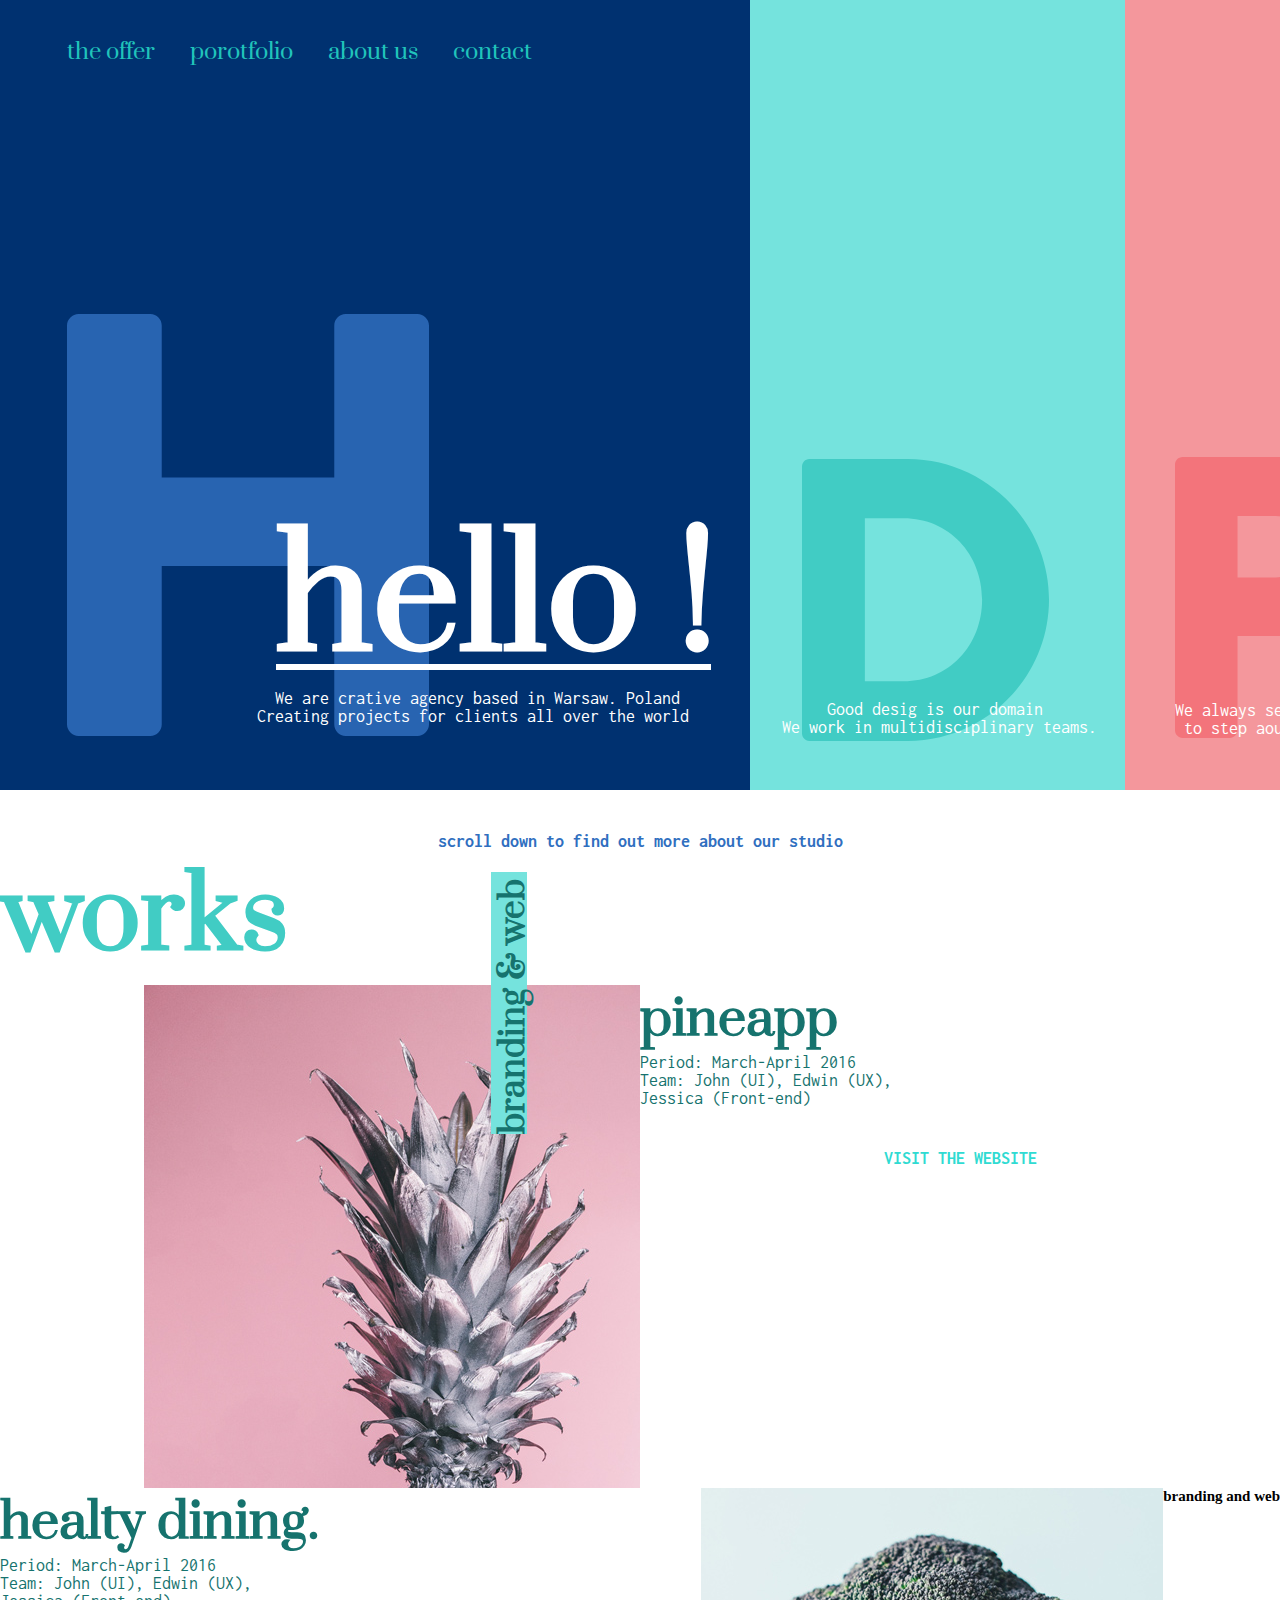
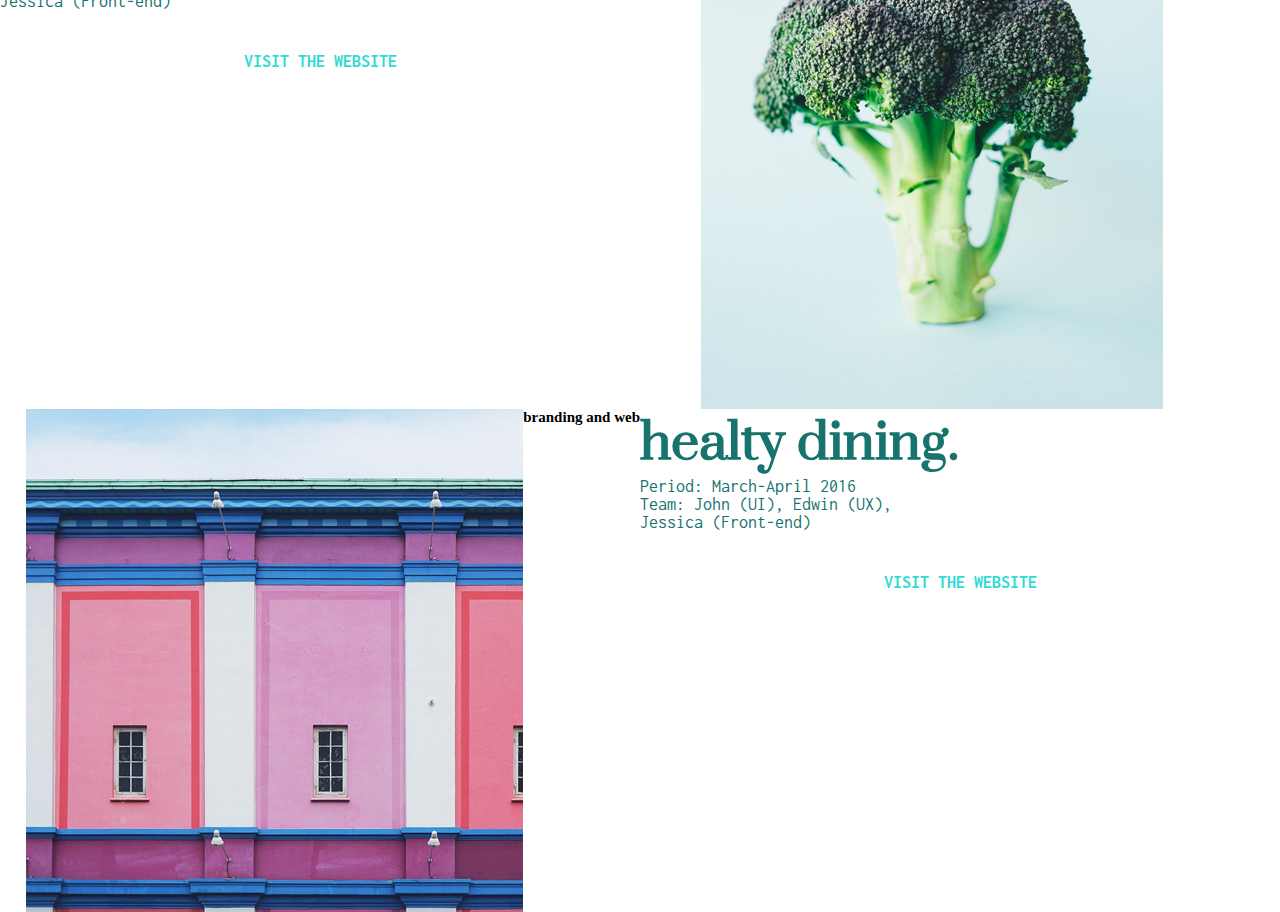
==== index.html @ 854fcd90 "commit" ====
<!DOCTYPE html>
<html lang="en">
<head>
    <meta charset="UTF-8">
    <meta name="viewport" content="width=device-width, initial-scale=1.0">
    <meta http-equiv="X-UA-Compatible" content="ie=edge">
    <title>Awwesome project</title>
    <link href="https://fonts.googleapis.com/css?family=Odibee+Sans&display=swap" rel="stylesheet">
    <link href="https://fonts.googleapis.com/css?family=Prata&display=swap" rel="stylesheet"> 
    <link href="https://fonts.googleapis.com/css?family=Inconsolata&display=swap" rel="stylesheet">

    <link rel="stylesheet" href="css/style.css">
</head>
<body>
    <div class="wrapper">
    <header class="header">
        <div class="header__leftBox">
            <nav class="nav">
                <ul class="nav__list">
                    <li class="nav__item"><a href="#">the offer</a></li>
                    <li class="nav__item"><a href="#">porotfolio</a></li>
                    <li class="nav__item"><a href="#">about us</a></li>
                    <li class="nav__item"><a href="#">contact</a></li>
                </ul>
            </nav>
            <div class="header__helloBox">
                <div class="header__element hLetter"></div>
                <h1 class="header__greeting">hello !</h1>
                <div class="line"></div>
                <p class="header__paragraf leftParagraf">&nbsp We are crative agency based in Warsaw. Poland<br>
                    Creating projects for clients all over the world</p>
            </div>
        </div>
        
        <div class="header__middleBox">
            <div class="header__element dLetter"></div>
            <p class="header__paragraf middleParagraf">&nbsp &nbsp &nbspGood desig is our domain<br>
            We work in multidisciplinary teams.</p>
        </div>

        <div class="header__rightBox">
            <div class="header__element pLetter"></div>
            <p class="header__paragraf rightParagraf">We always select varied projects,<br>
                &nbspto step aout of our comfort zone.</p>
        </div>
    </header>

    <section class="portfolio">
        <h4>scroll down to find out more about our studio</h4>
        <h2 class="portfolio__works">works</h2>
        <div class="portfolio__grid">
                
            <div class="portfolio__img first-img">
                <img src="assets/pineapp.jpg" alt="pineapp">
                <h2 class="portfolio__img-caption">branding &amp web</h2>
                
            </div>
            
            <div class="portfolio__description first-descr">
                <h2>pineapp</h2>
                <p>Period: March-April 2016<br>
                Team: John (UI), Edwin (UX),<br>
                Jessica (Front-end)</p>
                <h4 class="portfolio__visit">Visit the website</h4>
            </div>

            <div class="portfolio__description second-descr">
                <h2>healty dining.</h2>
                <p>Period: March-April 2016<br>
                Team: John (UI), Edwin (UX),<br>
                Jessica (Front-end)</p>
                <h4 class="portfolio__visit">Visit the website</h4>
            </div>

            <div class="portfolio__img second-img">
                <img src="assets/healthydining.jpg" alt="califlour">
                <h2>branding and web</h2> 
            </div>
            
            <div class="portfolio__img third-img">
                <img src="assets/smartcity.jpg" alt="califlour">
                <h2>branding and web</h2> 
            </div>
           
            <div class="portfolio__description third-descr">
                <h2>healty dining.</h2>
                <p>Period: March-April 2016<br>
                Team: John (UI), Edwin (UX),<br>
                Jessica (Front-end)</p>
                <h4 class="portfolio__visit">Visit the website</h4>
            </div>
        </div>
    </section>
</div>
</body>
</html>
---- css/style.css ----
@font-face {
    font-family: 'Brandon Grotesque Black';
    font-style: normal;
    font-weight: normal;
    src: local('Brandon Grotesque Black'), 
    url(/css/brandon-grotesque-regular-cufonfonts-webfont/brandon-grotesque-black-58a8a3e824392.woff) format('woff');

}

html {
    /*1 rem*/
    font-size: 62.5%;
}

.wrapper {
    margin: 0 auto;
    max-width: 1500px;
}

* {
    margin: 0;
    padding: 0;
    box-sizing: border-box;
}

.header {
   margin: 0 auto;
   display: flex; 
   width: 1500px;
   height: 790px;
   position: relative;
}

.header__leftBox {
    width: 50%;
    background-color: #003170;
    position: relative;
}

.nav {
width: 980px;
}

.nav__list {
    display: flex;
    width: 690px;
    margin-top: 37px;
    margin-left: 67px;
    list-style: none;
}

.nav li {
    
    font-size: 22px;
    font-family: 'Prata';
    margin-right: 35px;
    


}

.nav a {
    color: #20c4bb;
    font-family: 'Prata', serif;
    text-decoration: none;
}

.header__helloBox {
    width: 684px;
    height: 422px;
    position: absolute;
    top: 314px;
    left: 67px;
}

.hLetter {
width: 362px;
height: 422px;
background: url(../assets/h.svg) no-repeat;

}

.header__greeting {
    font-size: 154px;
    color: #fff;
    font-family: 'Prata', serif;
    position: absolute;
    top: 182px;
    left: 209px;
  
}
/*
hr {
    border: 2px solid white;
    width: 449px;
    margin-top: -40px;
    
}*/
.line {
    width: 435px;
    height: 6px;
    background-color: #fff;
    position: absolute;
    top: 350px;
    left: 209px;
  
}

.header__paragraf {
    font-family: 'Inconsolata', monospace;
    font-size: 18px;
    font-weight: 400;
    color: #fff;
    
}

.leftParagraf {
    position: absolute;
    top: 375px;
    left: 190px;
}

.header__middleBox {
    width: 25%;
    background-color: #75e3dd;
    position: relative;
}

.dLetter {
   width: 247px;
   height: 282px;
   background: url(../assets/d.svg) no-repeat; 
   position: absolute;
   top: 459px;
   left: 52px;
}

.middleParagraf {
    position: absolute;
    top: 700px;
    left: 32px;
}

.header__rightBox {
    width: 25%;
    background-color: #f4979c;
    position: relative;
}

.pLetter {
    width: 195px;
    height: 281px;
    background: url(../assets/p.svg) no-repeat;
    position: absolute;
    top: 457px;
    left: 50px;
}

.rightParagraf {
    position: absolute;
    top: 701px;
    left: 50px;
}

.portfolio__grid {
    
    display: grid;
    /*max-width: 992px;*/
    grid-template-columns: 50% 50%;
    grid-template-rows: repeat(3 auto);
   
    
}

.portfolio h4 {
    font-family: 'Inconsolata', monospace;
    font-size: 18px;
    color: #306fbf;
    text-align: center;
    margin-top: 42px;
}

.portfolio__works {
    grid-area: head;
    font-family: 'Prata';
    font-size: 100px;
    color: #41ccc4;
}

.portfolio__img {
    display: flex;
    justify-content: flex-end;
}

.first-img img {
    position: relative;
    align-self: flex-end;
   
}

.portfolio__img-caption {
    width: 262px;
    height: 36px;
    padding: 0;
    margin-left: -80px;
    transform: rotate(-90deg);
    background-color: #75e3dd;
    font-family: 'Prata';
    font-size: 33px;
    color: #16736e;

    position: absolute;
    

}

.portfolio__description h2 {
    font-family: 'Prata';
    font-size: 50px;
    color: #16736e;
}

.portfolio__description p {
    font-family: 'Inconsolata';
    font-size: 18px;
    color: #16736e;
}

.portfolio__description h4 {
    font-family: 'Inconsolata';
    font-size: 18px;
    color: #2fdbd2;
    text-transform: uppercase;
}
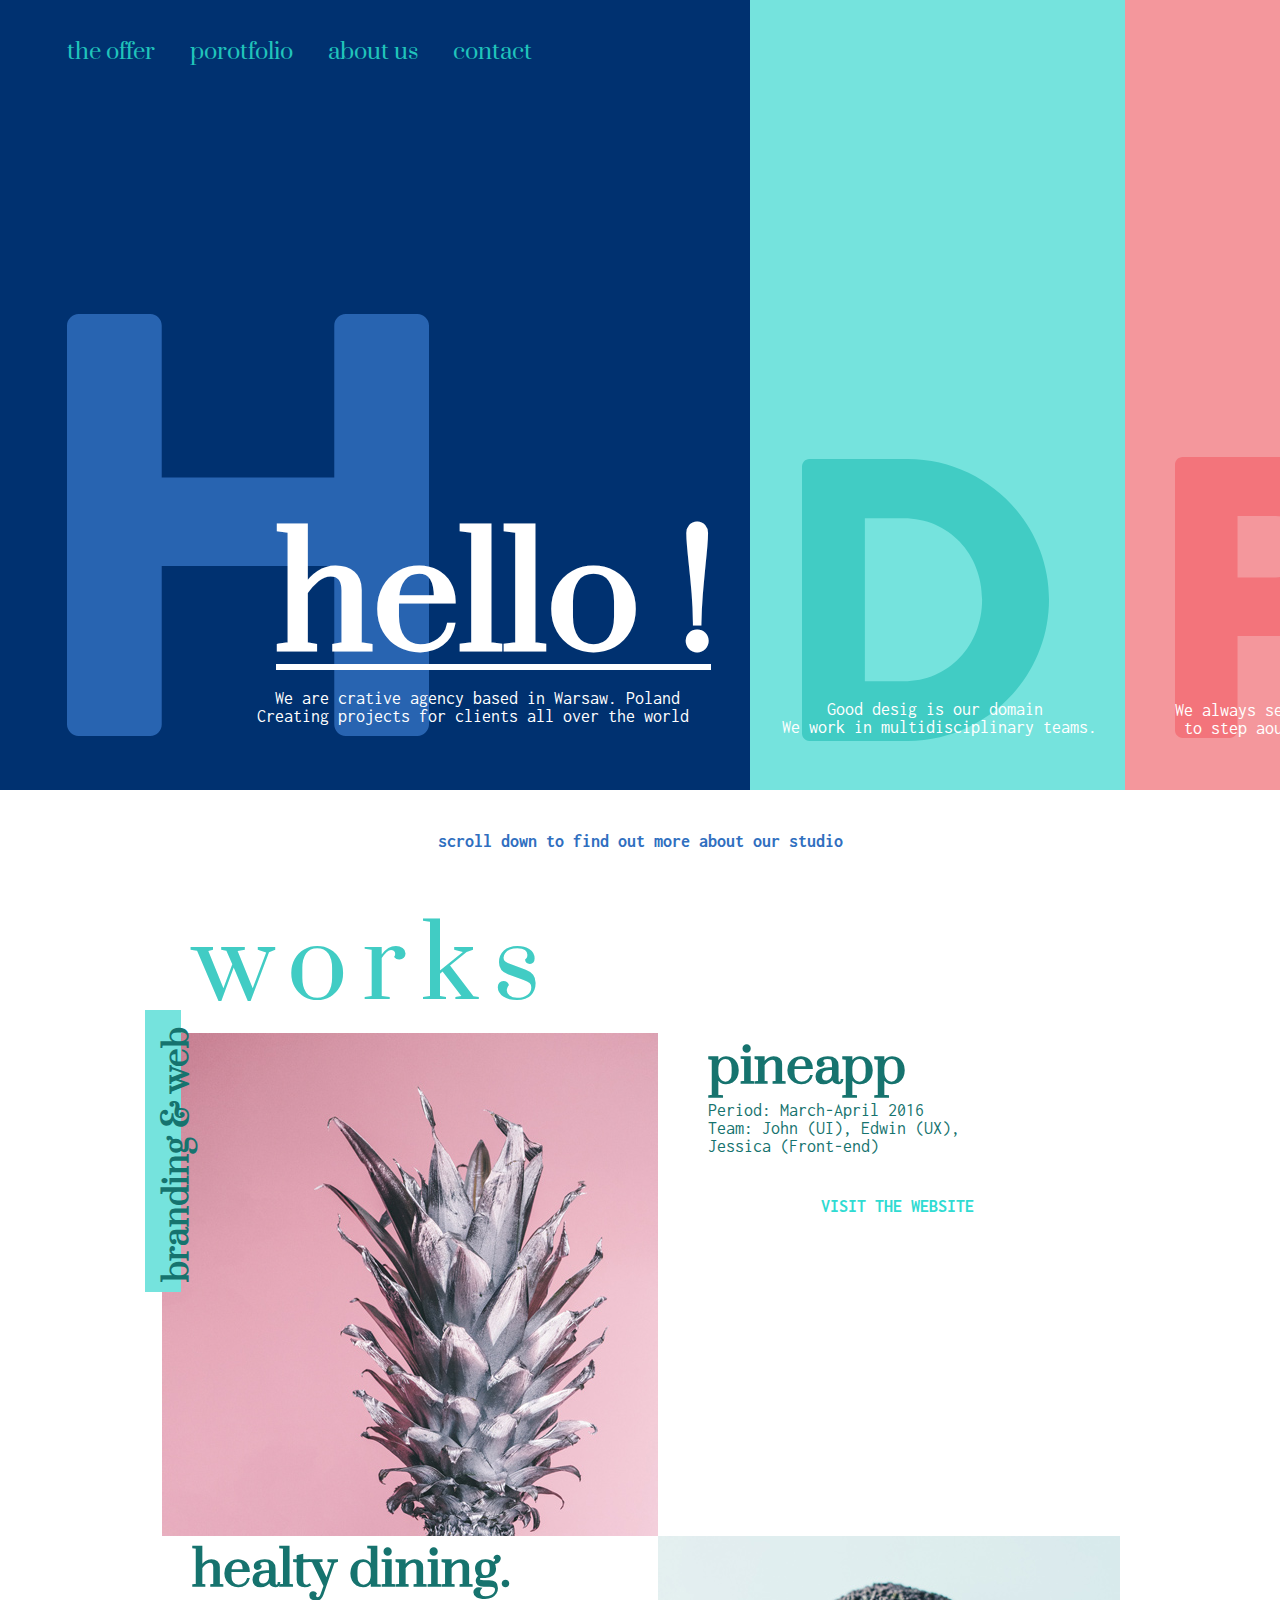
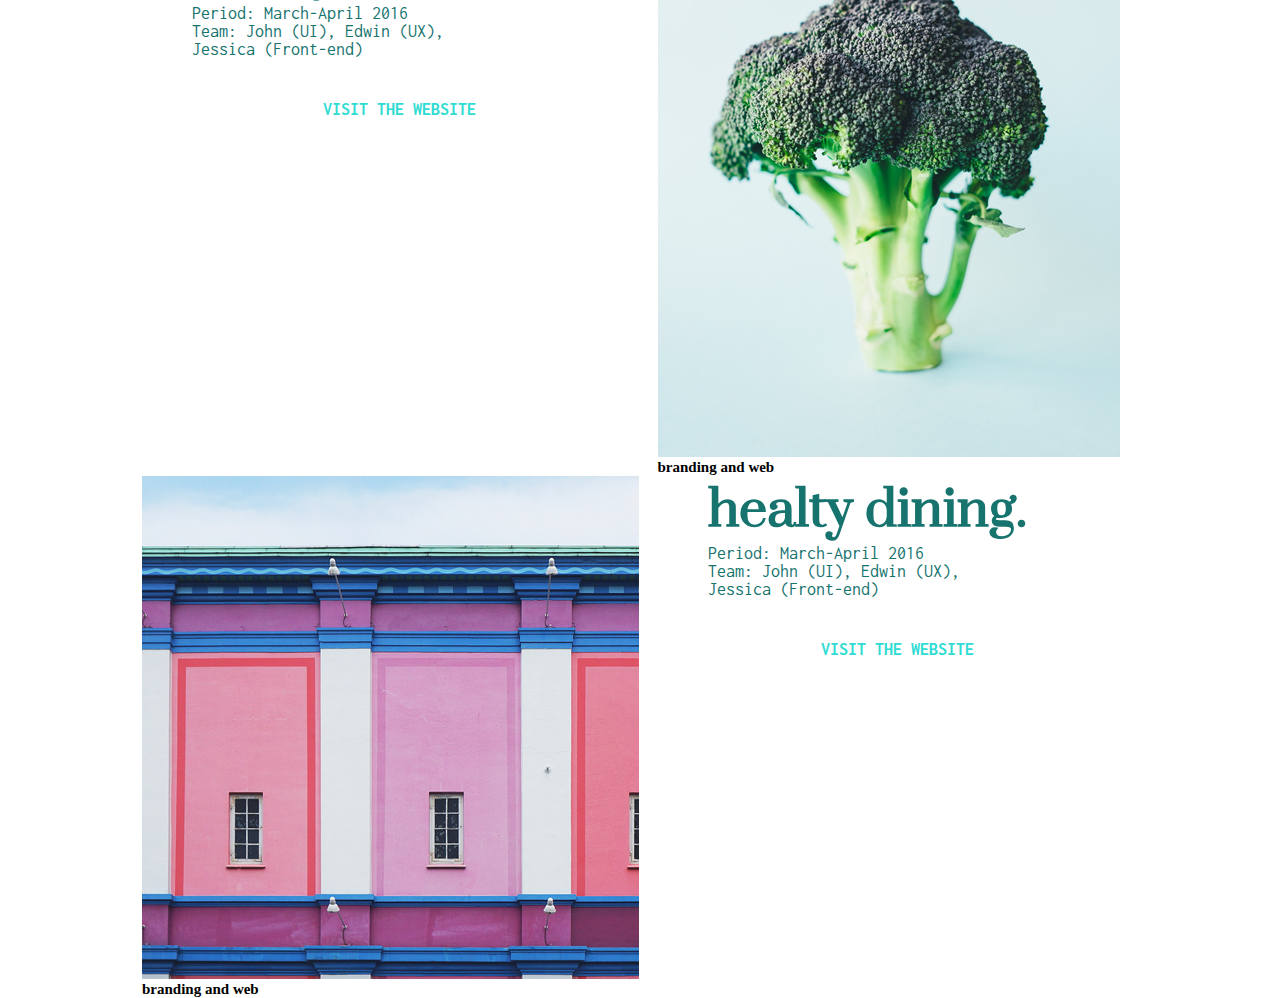
==== commit d85c2390: "grid section works" ====
--- a/index.html
+++ b/index.html
@@ -46,9 +46,12 @@
     </header>
 
     <section class="portfolio">
-        <h4>scroll down to find out more about our studio</h4>
-        <h2 class="portfolio__works">works</h2>
-        <div class="portfolio__grid">
+
+        <div class="heading">
+            <h4>scroll down to find out more about our studio</h4>
+            <h2 class="portfolio__works">works</h2>
+        </div>
+        
                 
             <div class="portfolio__img first-img">
                 <img src="assets/pineapp.jpg" alt="pineapp">
@@ -89,7 +92,7 @@
                 Jessica (Front-end)</p>
                 <h4 class="portfolio__visit">Visit the website</h4>
             </div>
-        </div>
+        
     </section>
 </div>
 </body>
--- a/css/style.css
+++ b/css/style.css
@@ -162,16 +162,24 @@
     left: 50px;
 }
 
-.portfolio__grid {
-    
+.portfolio {
+    width: 996px;
+    margin: 0 auto;
     display: grid;
-    /*max-width: 992px;*/
-    grid-template-columns: 50% 50%;
-    grid-template-rows: repeat(3 auto);
-   
-    
-}
-
+    grid-template-areas: 
+    'heading heading'
+    'firstImg firstDescription'
+    'secondDescription secondImg'
+    'thirdImg thirdDescrioption';
+
+    position: relative;
+}
+
+.heading {
+    grid-area: heading;
+    width: 996px;
+    height: 243px;
+}
 .portfolio h4 {
     font-family: 'Inconsolata', monospace;
     font-size: 18px;
@@ -181,54 +189,59 @@
 }
 
 .portfolio__works {
-    grid-area: head;
+    margin: 50px;
     font-family: 'Prata';
     font-size: 100px;
+    letter-spacing: 15px;
     color: #41ccc4;
-}
-
-.portfolio__img {
+    font-weight: 100;
+}
+
+.portfolio__description h2 {
+    margin-left: 50px;
+    font-family: 'Prata';
+    font-size: 50px;
+    color: #16736e;
+}
+
+.portfolio__description p {
+    margin-left: 50px;
+    font-family: 'Inconsolata';
+    font-size: 18px;
+    color: #16736e;
+}
+
+.portfolio__description h4 {
+    font-family: 'Inconsolata';
+    font-size: 18px;
+    color: #2fdbd2;
+    text-transform: uppercase;
+    
+}
+
+.portfolio__img-caption {
+    width: 282px;
+    height: 36px;
+    padding: 10px;
+    background-color: #75e3dd;
+    margin-left: -80px;
+    transform: rotate(-90deg);
+    font-family: 'Prata';
+    font-size: 33px;
+    color: #16736e;
+    position: absolute;
+    top: 100px;
+    left: -40px;
+}
+
+.first-img {
+    grid-area: firstImg;
+    min-width: 496px;
     display: flex;
     justify-content: flex-end;
-}
-
-.first-img img {
-    position: relative;
-    align-self: flex-end;
-   
-}
-
-.portfolio__img-caption {
-    width: 262px;
-    height: 36px;
-    padding: 0;
-    margin-left: -80px;
-    transform: rotate(-90deg);
-    background-color: #75e3dd;
-    font-family: 'Prata';
-    font-size: 33px;
-    color: #16736e;
-
-    position: absolute;
-    
-
-}
-
-.portfolio__description h2 {
-    font-family: 'Prata';
-    font-size: 50px;
-    color: #16736e;
-}
-
-.portfolio__description p {
-    font-family: 'Inconsolata';
-    font-size: 18px;
-    color: #16736e;
-}
-
-.portfolio__description h4 {
-    font-family: 'Inconsolata';
-    font-size: 18px;
-    color: #2fdbd2;
-    text-transform: uppercase;
-}+
+    position: relative;
+}
+
+
+
